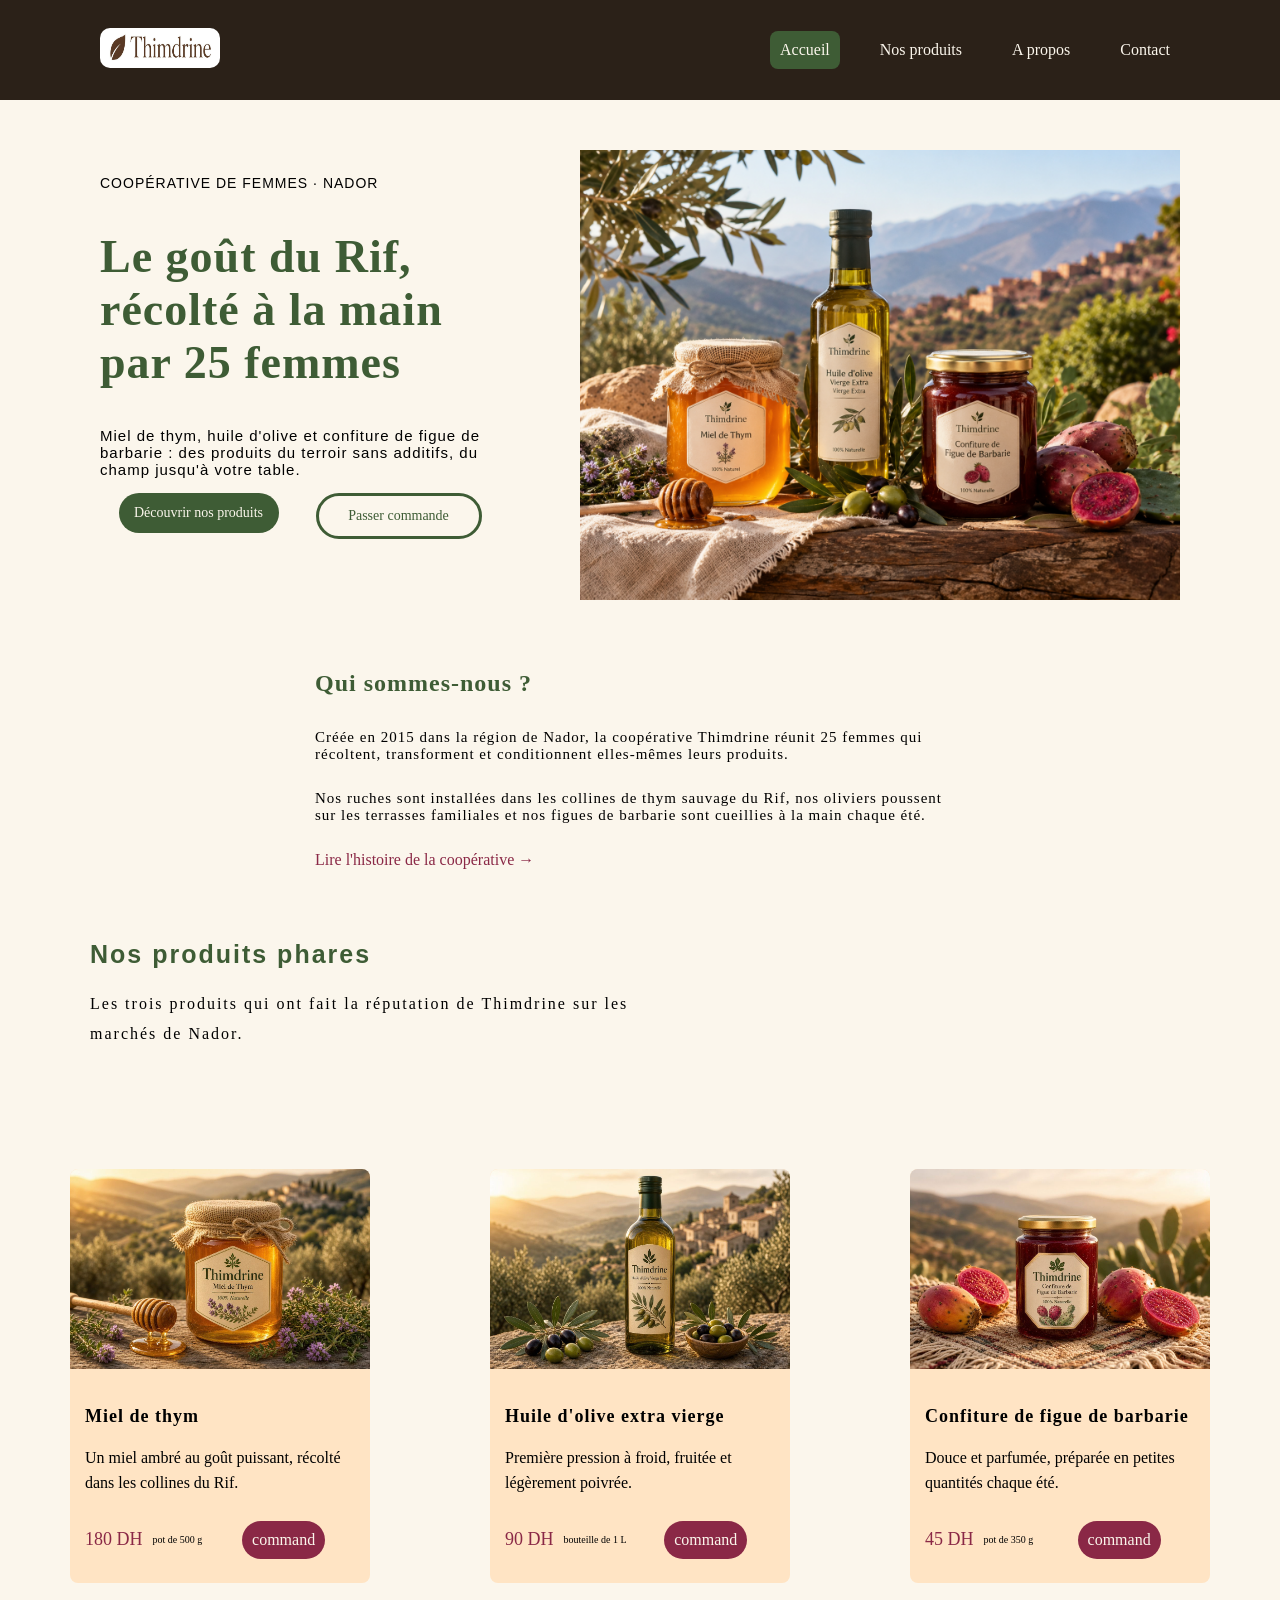
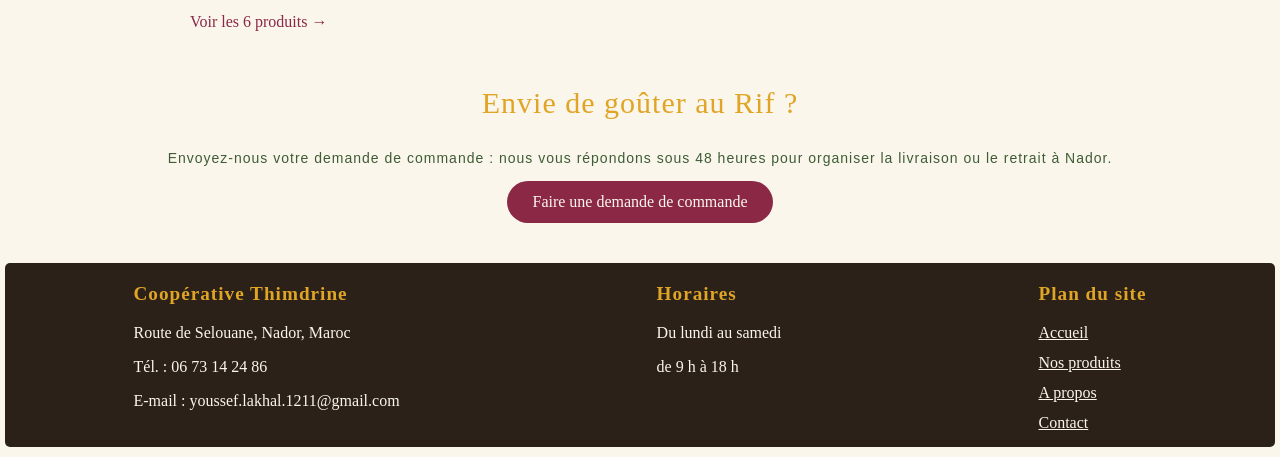
==== index.html @ dc377c1d "Thimdrine-projet" ====
<!DOCTYPE html>
<html lang="fr">
<head>
    <meta charset="UTF-8">
    <meta name="viewport" content="width=device-width, initial-scale=1.0">
    <title>Accueil | Thimdrine</title>
    <link rel="stylesheet" href="css/style.css">
</head>
<body>
     <header>
        <a href="index.html"><img class="logo" src="images/logo.jpg" alt="Thimdrine"> </a>
        <nav class="menu">
            <a class="active" href="index.html">Accueil</a>
            <a href="produits.html">Nos produits</a>
            <a href="propos.html">A propos</a>
            <a href="contact.html">Contact</a>
        </nav>
     </header>
     <main>
        <section class="hero">
            <div class="hero-contenu">
                <div class="hero-text">
                    <p class="surtitre">COOPÉRATIVE DE FEMMES · NADOR</p>
                    <h1 class="sujit">Le goût du Rif, récolté à la main par 25 femmes</h1>
                    <p class="accroche">Miel de thym, huile d'olive et confiture de figue de barbarie : des produits du terroir sans additifs, du champ jusqu'à votre table.</p>
                    <div class="boutons">
                    <a class="bouton" href="produits.html">Découvrir nos produits</a>
                    <a class="bouton-contour" href="contact.html">Passer commande</a>
                </div>
                </div>
                    <img class="hero-img" src="images/photo1.png" alt="">
            </div>
        </section>
     </main>
     <main>
        <section>
            <div class="apercu">
                <h1 class="porte">Qui sommes-nous ?</h1>
                <p class="t1">Créée en 2015 dans la région de Nador, la coopérative Thimdrine réunit 25 femmes qui récoltent, transforment et conditionnent elles-mêmes leurs produits.</p>
                <p class="t2">Nos ruches sont installées dans les collines de thym sauvage du Rif, nos oliviers poussent sur les terrasses familiales et nos figues de barbarie sont cueillies à la main chaque été.</p>
                <a class="link" href="propos.html">Lire l'histoire de la coopérative →</a>
            </div>
        </section>
     </main>
    <main>
    <section class="produits">
        <div class="produits-intro">
        <h2 class="i1">Nos produits phares</h2>
        <p class="i2">Les trois produits qui ont fait la réputation de Thimdrine sur les marchés de Nador.</p>
        </div>
        <div class="liste-produits">

            <div class="produit">
                <img class="produit-img" src="images/Miel.jpg" alt="Miel de thym">
                <div class="produit-texte">
                    <div class="nom-p-texte">
                    <h3 class="nom-produit">Miel de thym</h3>
                    <p class="p-produit">Un miel ambré au goût puissant, récolté dans les collines du Rif.</p>
                    </div>
                    <div class="prix-quantite-texte">
                    <p class="prix">180 DH</p> <p class="quantite">pot de 500 g</p> <a class="command" href="contact.html">command</a>
                    </div>
                </div>
            </div>
            <div class="produit">
                <img class="produit-img" src="images/huile.jpg" alt="Huile d'olive extra vierge">
                <div class="produit-texte">
                    <div class="nom-p-texte">
                    <h3 class="nom-produit">Huile d'olive extra vierge</h3>
                    <p class="p-produit">Première pression à froid, fruitée et légèrement poivrée.</p>
                    </div>
                    <div class="prix-quantite-texte">
                    <p class="prix">90 DH</p> <p class="quantite"> bouteille de 1 L</p> <a class="command" href="contact.html">command</a>
                    </div>
                </div>
            </div>

            <div class="produit">
                <img class="produit-img" src="images/confiture.jpg" alt="Confiture de figue de barbarie">
                <div class="produit-texte">
                    <div class="nom-p-texte">
                    <h3 class="nom-produit">Confiture de figue de barbarie</h3>
                    <p class="p-produit">Douce et parfumée, préparée en petites quantités chaque été.</p>
                    </div>
                    <div class="prix-quantite-texte">
                    <p class="prix">45 DH</p> <p class="quantite">pot de 350 g</p> <a class="command" href="contact.html">command</a>
                    </div>
                </div>
            </div>
            </div>
            <a class="l-produits" href="produits.html">Voir les 6 produits →</a>
    </section>
</main>
<main>
    <section>
        <div class="l-p-texte">
            <p class="p-t1">Envie de goûter au Rif ?</p>
            <p class="p-t2">Envoyez-nous votre demande de commande : nous vous répondons sous 48 heures pour organiser la livraison ou le retrait à Nador.</p>
            <a class="p-t3" href="contact.html"> Faire une demande de commande</a>
        </div>
    </section>
</main>
<main>
    <section class="Paid-de-page">

        <div class="Cooperative">
            <h3 class="t-f-1">Coopérative Thimdrine</h3>
            <div class="t-f-2">
            <p>Route de Selouane, Nador, Maroc</p>
            <p>Tél. : 06 73 14 24 86</p>
            <p>E-mail : youssef.lakhal.1211@gmail.com</p>
            </div>
        </div>
        <div class="Horaires">
            <h3 class="t-f-1">Horaires</h3>
            <div class="t-f-2">
            <p>Du lundi au samedi</p>
            <p>de 9 h à 18 h</p>
            </div>
        </div>
        <div class="Plan">
             <h3 class="t-f-1">Plan du site</h3>
             <div class="links">
             <a class="l-t" href="index.html">Accueil</a>
             <a class="l-t" href="produits.html">Nos produits</a>
             <a class="l-t" href="propos.html">A propos</a>
             <a class="l-t" href="contact.html">Contact</a>
             </div>
        </div>
    </section>
</main>
</body>
</html>
---- css/style.css ----
:root {
  --couleur-thym: #3E5C35;
  --couleur-thym-fonce: #2C4326;
  --couleur-miel: #E0A526;
  --couleur-figue: #8A2846;
  --couleur-lin: #FBF6EC;
  --couleur-sable: #F3EAD7;
  --couleur-terre: #2B2118;
  --couleur-terre-douce: #5C4F42;
  --couleur-blanc: #FFFFFF;

  --police-titre: 'Lora', Georgia, serif;
  --police-texte: 'Source Sans 3', Arial, sans-serif;
}
header{
    display: flex;
    justify-content: space-between;
    align-items: center;
    padding-left: 100px;
    padding-right: 100px;
    height: 100px;
    width: auto;
    background-color: var(--couleur-terre);
}
body{
    margin: 0px;
    background-color: var(--couleur-lin);
    
}
.logo{
    height: 40px;
    width: 120px;
    border-radius: 10px;
}
.menu{  
    display: flex;
    gap: 30px;
}
.menu a{
    color: var(--couleur-lin);
    text-decoration: none;
    padding: 10px;
}
.active{
    background-color: var(--couleur-thym);
    border-radius: 8px;
}
.hero{
    align-items: center;
    height: auto;
   
    background-color: var(--couleur-lin);
    padding-left: 100px;
}
.hero-contenu{
    display: flex ;
    align-items: center;
    justify-content: space-between;
    
}
.hero-text{
    width: 400px;
    font-size: 20px;
}
.hero-img{
    width: 600px;
    height: 450px;
    padding-right: 100px;
    padding-top: 50px;
}
.surtitre{
    font-family: Arial,sans-serif;
    font-size:14px ;
    letter-spacing: 1px;
}
.sujit{
    font-family: Georgia, serif;
    font-size: 46px;
    font-weight: 700;
    letter-spacing: 1px;
    color:var(--couleur-thym) ;
}
.accroche{
    font-family: Arial,sans-serif;
    font-size: 15px;
    font-weight: 100;
    letter-spacing: 1px;
}
.boutons{
    font-size: 14px;
    display:flex;
    justify-content: space-around;
    
    
}
.bouton{
    display: inline-flex;
    align-items: center;
    justify-content: center;
    text-decoration: none;
    color: var(--couleur-lin);
    background-color: var(--couleur-thym);
    height: 40px;
    width: 160px;
    border-radius: 50px;
}
.bouton-contour{
    display: inline-flex;
    align-items: center;
    justify-content: center;
    text-decoration: none;
    color: var(--couleur-thym);
    border: solid;
    height: 40px;
    width: 160px;
    border-radius: 50px;
}
.apercu{
    max-width: 650px;
    margin: 0 auto;
    padding: 50px 0 ;
}
.porte{
    font-family: Georgia, serif;
    color: var(--couleur-thym);
    letter-spacing: 1px;
    padding-bottom: 12px;
}
.t1,.t2{
    font-size: 15px;
    letter-spacing: 1px;
    padding-bottom: 12px;
}
.link{
    text-decoration: none;
    color: var(--couleur-figue);
}
.produits-intro{
    max-width: 600px;
    margin-bottom: 120px;
    margin-left: 90px;
}
.i1{
    color: var(--couleur-thym);
    font-size: 25px;
    letter-spacing: 2px;
    font-family: Arial, sans-serif;
}
.i2{
    font-size: 16px;
    letter-spacing: 2px;
    font-family: Georgia, Times, serif;
    line-height: 30px;
}
.liste-produits{
    background-color: var(--couleur-lin);
    margin-top: 50px;
    display: flex;
    flex-wrap: wrap;
    justify-content: flex-start;
    gap: 120px;
    justify-content: center;
}
.produit{
    overflow: hidden;
    background-color: bisque;
    border-radius: 8px;
    max-width: 300px;
    margin-bottom:30px ; 
}
.nom-produit{
    font-size: 18px;
    letter-spacing: 1px;
}
.p-produit{
    line-height: 25px;
}
.produit-img{
    width: 100%;
    height: 200px;
    object-fit: cover;
}
.produit-texte{
    padding: 15px;
}
.prix-quantite-texte{
    align-items: center;
    display: flex;
    justify-content: space-around;
    gap: 10px;
}
.prix{
    font-size: 18px;
    color: var(--couleur-figue);
}
.quantite{
    font-size: 10px;
}
.command{
    padding: 10px;
    margin: auto;
    background-color: var(--couleur-figue);
    color: var(--couleur-lin);
    border-radius: 30px;
    text-decoration: none;
}
.l-produits{
    padding-left: 90px ;
    color: var(--couleur-figue);
    text-decoration: none;
    margin-left: 100px;
}
.l-p-texte{
    max-width: auto;
    margin: 0 auto;
    padding: 25px 0;
    border-radius: 5px;
}
.p-t1{
    display: flex;
    justify-content: center;
    font-size: 30px;
    color: var(--couleur-miel);
    letter-spacing: 1px;
}
.p-t2{
    color: var(--couleur-thym);
    display: flex;
    justify-content: center;
    letter-spacing: 1px;
    font-size: 14px;
    font-family: Arial, sans-serif;
}
.p-t3{

    display: inline-block;
    background-color: var(--couleur-figue);
    color: var(--couleur-lin);
    padding: 12px 25px;
    border-radius: 30px;
    text-decoration: none;
    width: auto;
    display: block;
    width: fit-content;
    margin: 15px auto 0;
}
.Paid-de-page{
    background-color: var(--couleur-terre);
    display: flex;
    justify-content: space-around;
    margin: 15px 5px 10px; 
    border-radius: 5px;
}
.t-f-1{
    font-size: larger;
    color: var(--couleur-miel);
    letter-spacing: 1px;
}
.t-f-2{
    color: var(--couleur-lin);
    font-size: medium;
}
.links{
   display: flex;
   flex-direction: column;
   gap: 12px;  
   margin-bottom: 15px;
}
.l-t{
    color: var(--couleur-lin);
}
.Definition{
    max-width: 600px;
    margin: 0 auto;
}
.d-t{
    display: flex;
    flex-direction: column;
}
.d-t-1{
    color: var(--couleur-miel);
    font-size: 35px;
    letter-spacing: 1px;
}
.d-t-2{
    font-size: 17px;
    letter-spacing: 1px;
    line-height: 20px;
    color: var(--couleur-thym);
}
.propos{
    display: flex;
    flex-direction: column;
    margin: 60px;
}
.p-p{
    max-width: 800px;
    margin: 0 auto;
    color: var(--couleur-thym);
    font-size: 25px;
    letter-spacing: 1px;
    margin-bottom: 50px;

}
.p-i{
    width: 400px;
    height: 300px;
    object-fit: cover;
}
.p-p-1{
    margin-top: 60px;
    display: flex;
    justify-content: space-between;
    gap: 50px;
    margin: 0 100px;
}
.p-p-t{
    max-width: 600px;
    font-size: 27px;
    margin: auto 0;
}
.p-p-2{
    display: flex;
    justify-content: space-between;
    gap: 50px;
    margin: 0 100px;
}
.contact{
    max-width: 600px;
    margin: 0 auto;
}
.c-h{
    color: var(--couleur-miel);
    letter-spacing: 1px;
}
.c-p{
    max-width: 450px;
    font-size: medium;
    color: var(--couleur-thym);
}
.user{
    display: flex;
    justify-content: center;
    gap: 200px;
    margin-bottom: 50px;
}
.user-e{
    display: flex;
    flex-direction: column;
    gap: 35px;
}
label{
    display: block;
    margin-bottom: 8px;
}
.user-demande{
    background-color: var(--couleur-figue);
    color: var(--couleur-lin);
    width: 160px;
    height: 30px;
    border-radius: 50px;
}
.user-u{
    line-height: 30px;
}
.message-input{
    width: 600px;
    height: 100px;
}
.input{
    width: 250px;
    height: 25px;
}
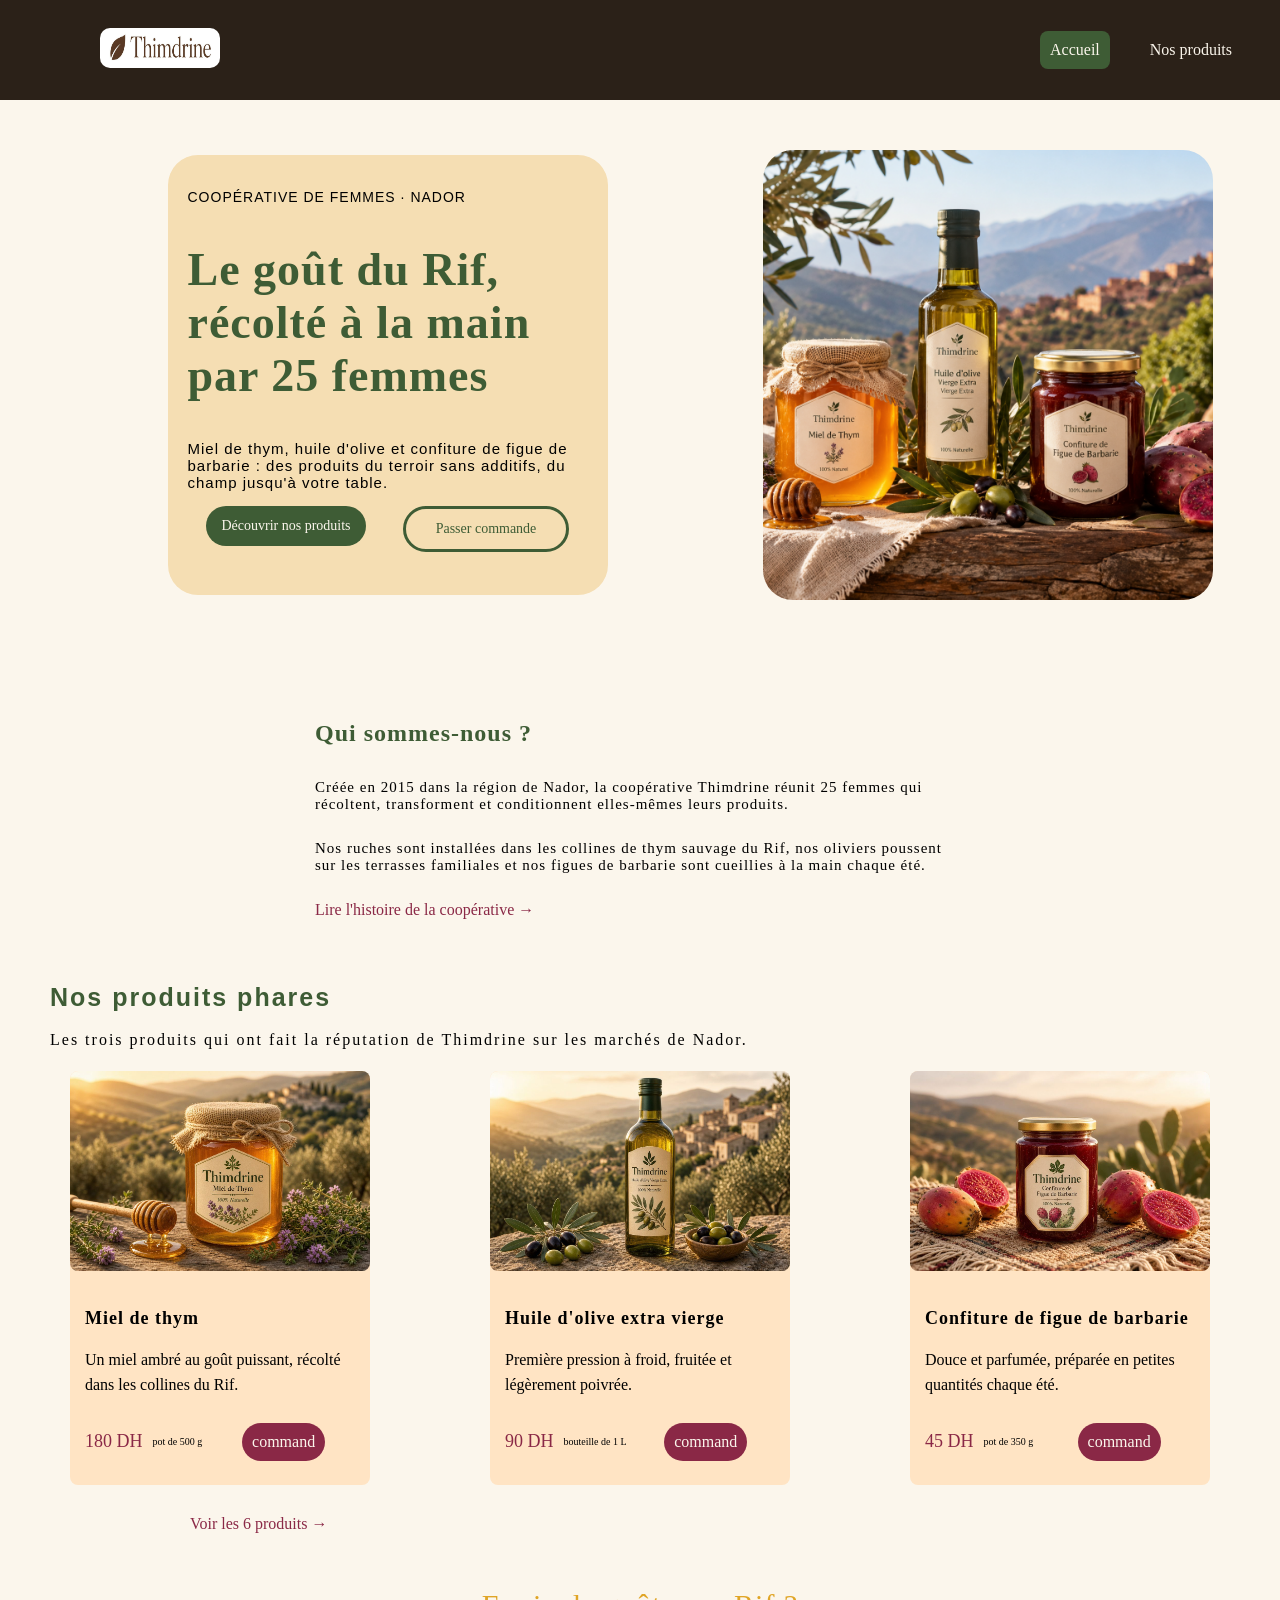
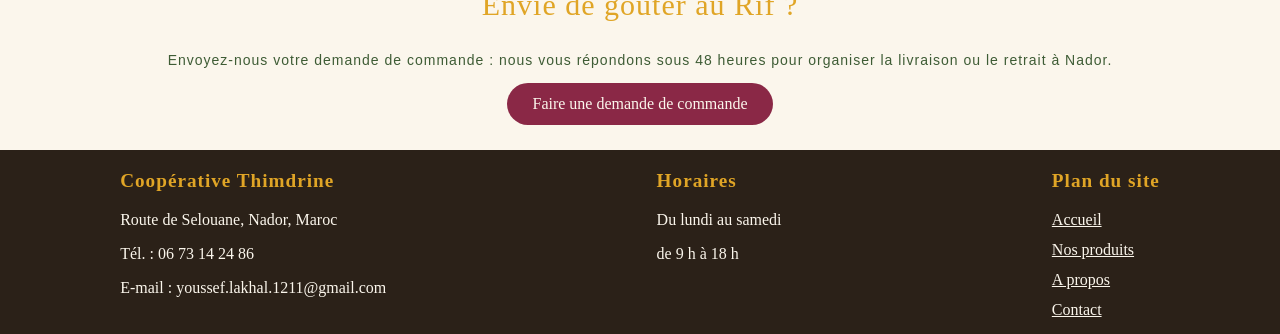
==== commit af5d4a2d: "edit style css" ====
--- a/index.html
+++ b/index.html
@@ -111,7 +111,7 @@
             <p>E-mail : youssef.lakhal.1211@gmail.com</p>
             </div>
         </div>
-        <div class="Horaires">
+        <div class="">
             <h3 class="t-f-1">Horaires</h3>
             <div class="t-f-2">
             <p>Du lundi au samedi</p>
--- a/css/style.css
+++ b/css/style.css
@@ -19,11 +19,11 @@
     padding-left: 100px;
     padding-right: 100px;
     height: 100px;
-    width: auto;
+    width: 1350px;
     background-color: var(--couleur-terre);
 }
 body{
-    margin: 0px;
+    margin: 0;
     background-color: var(--couleur-lin);
     
 }
@@ -48,25 +48,29 @@
 .hero{
     align-items: center;
     height: auto;
-   
     background-color: var(--couleur-lin);
     padding-left: 100px;
 }
 .hero-contenu{
     display: flex ;
     align-items: center;
-    justify-content: space-between;
-    
+    justify-content: space-around;
+    padding: 50px 0px;
+    gap: 20px;
+    margin: 0 auto;
 }
 .hero-text{
     width: 400px;
-    font-size: 20px;
+    height: 400px;
+    background-color: wheat;
+    padding: 20px;
+    border-radius: 30px;
 }
 .hero-img{
-    width: 600px;
+    width: 450px;
     height: 450px;
-    padding-right: 100px;
-    padding-top: 50px;
+    object-fit: cover;
+    border-radius: 30px;
 }
 .surtitre{
     font-family: Arial,sans-serif;
@@ -136,9 +140,10 @@
     color: var(--couleur-figue);
 }
 .produits-intro{
-    max-width: 600px;
-    margin-bottom: 120px;
-    margin-left: 90px;
+    justify-content: center;
+    flex-direction: column;
+    padding-left: 50px;
+    line-height: 15px;
 }
 .i1{
     color: var(--couleur-thym);
@@ -153,8 +158,6 @@
     line-height: 30px;
 }
 .liste-produits{
-    background-color: var(--couleur-lin);
-    margin-top: 50px;
     display: flex;
     flex-wrap: wrap;
     justify-content: flex-start;
@@ -162,7 +165,6 @@
     justify-content: center;
 }
 .produit{
-    overflow: hidden;
     background-color: bisque;
     border-radius: 8px;
     max-width: 300px;
@@ -179,6 +181,7 @@
     width: 100%;
     height: 200px;
     object-fit: cover;
+    border-radius: 8px;
 }
 .produit-texte{
     padding: 15px;
@@ -248,8 +251,11 @@
     background-color: var(--couleur-terre);
     display: flex;
     justify-content: space-around;
-    margin: 15px 5px 10px; 
-    border-radius: 5px;
+    margin: auto 0;
+    gap: 30px   ;
+}
+.Horaires{
+    padding-right: 110px;
 }
 .t-f-1{
     font-size: larger;
@@ -371,30 +377,119 @@
     width: 250px;
     height: 25px;
 }
-
-
-
-
-
-
-
-
-
-
-
-
-
-
-
-
-
-
-
-
-
-
-
-
-
-
-
+@media (max-width: 768px) {
+  header {
+    display: flex;
+    flex-direction: column;
+    padding: 10px 5px;
+    gap: 8px;
+    width: auto;
+  }
+  .logo {
+    height: 35px;
+    width: 100px;
+    display: flex;
+  }
+  .menu {
+    justify-content: center;
+    gap: 10px;
+    
+  }
+  .menu a {
+    font-size: 15px;
+  }
+
+  .hero {
+    padding: 20px;
+  }
+  .hero-contenu {
+    display: flex;
+    flex-direction: column;
+    gap: 20px;
+    padding: 5px 0;
+  }
+  .hero-text {
+    width: 100%;
+    height: 100%;
+  }
+  .sujit {
+    font-size: 30px; 
+ }
+  .boutons {
+    flex-wrap: wrap;
+    gap: 10px;
+    justify-content: center;
+  }
+  .hero-img {
+    width: 100%;
+    height: auto;
+    padding: 0;
+  }
+
+  .apercu { padding: 30px 20px; }
+  .produits-intro {
+    margin: 0 20px 30px;
+    padding-left: 5px;
+  }
+  .liste-produits { gap: 20px; }
+  .produit {
+    width: 100%;
+    max-width: 320px;
+  }
+  .l-produits {
+    display: block;
+    padding: 0;
+    margin: 10px 20px;
+  }
+
+
+  .l-p-texte { padding: 25px 20px; }
+  .p-t1 {
+    font-size: 22px;
+    text-align: center;
+  }
+  .p-t2 {
+    display: block;
+    text-align: center;
+  }
+
+  .Paid-de-page {
+    flex-direction: column;
+    align-items: center;
+    text-align: center;
+    padding: 10px 20px;
+  }
+  .Horaires{
+    padding-right: 0;
+  }
+  .links { align-items: center; }
+
+  .Definition { padding: 0 20px; }
+  .d-t-1 { font-size: 24px; }
+
+  .propos { margin: 20px; }
+  .p-p { font-size: 18px; }
+  .p-p-1,
+  .p-p-2 {
+    flex-direction: column;
+    margin: 20px 0;
+    gap: 20px;
+  }
+  .p-p-t { font-size: 18px; }
+  .p-i {
+    width: 100%;
+    height: auto;
+  }
+
+  .contact { padding: 0 20px; }
+  .user {
+    flex-direction: column;
+    gap: 30px;
+    padding: 0 20px;
+  }
+  .input,
+  .message-input,
+  select {
+    width: 100%;
+  }
+}
